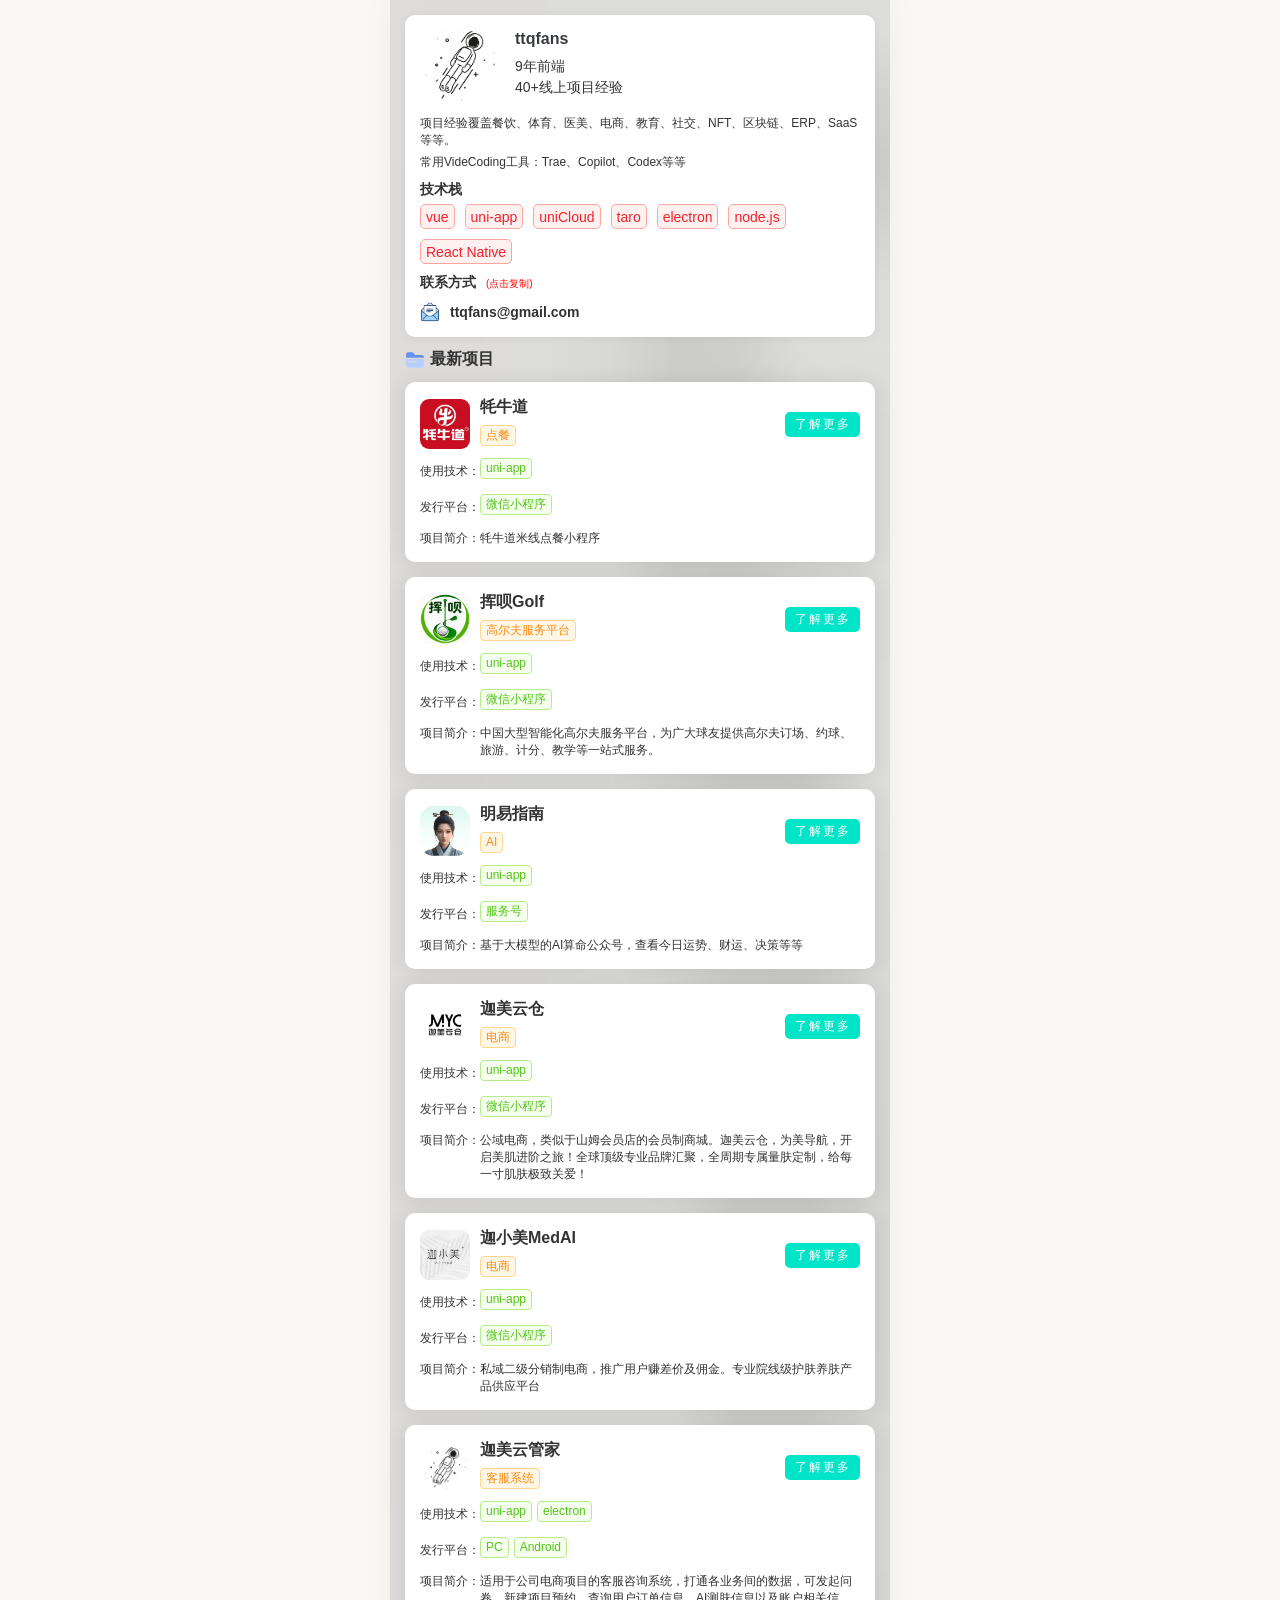
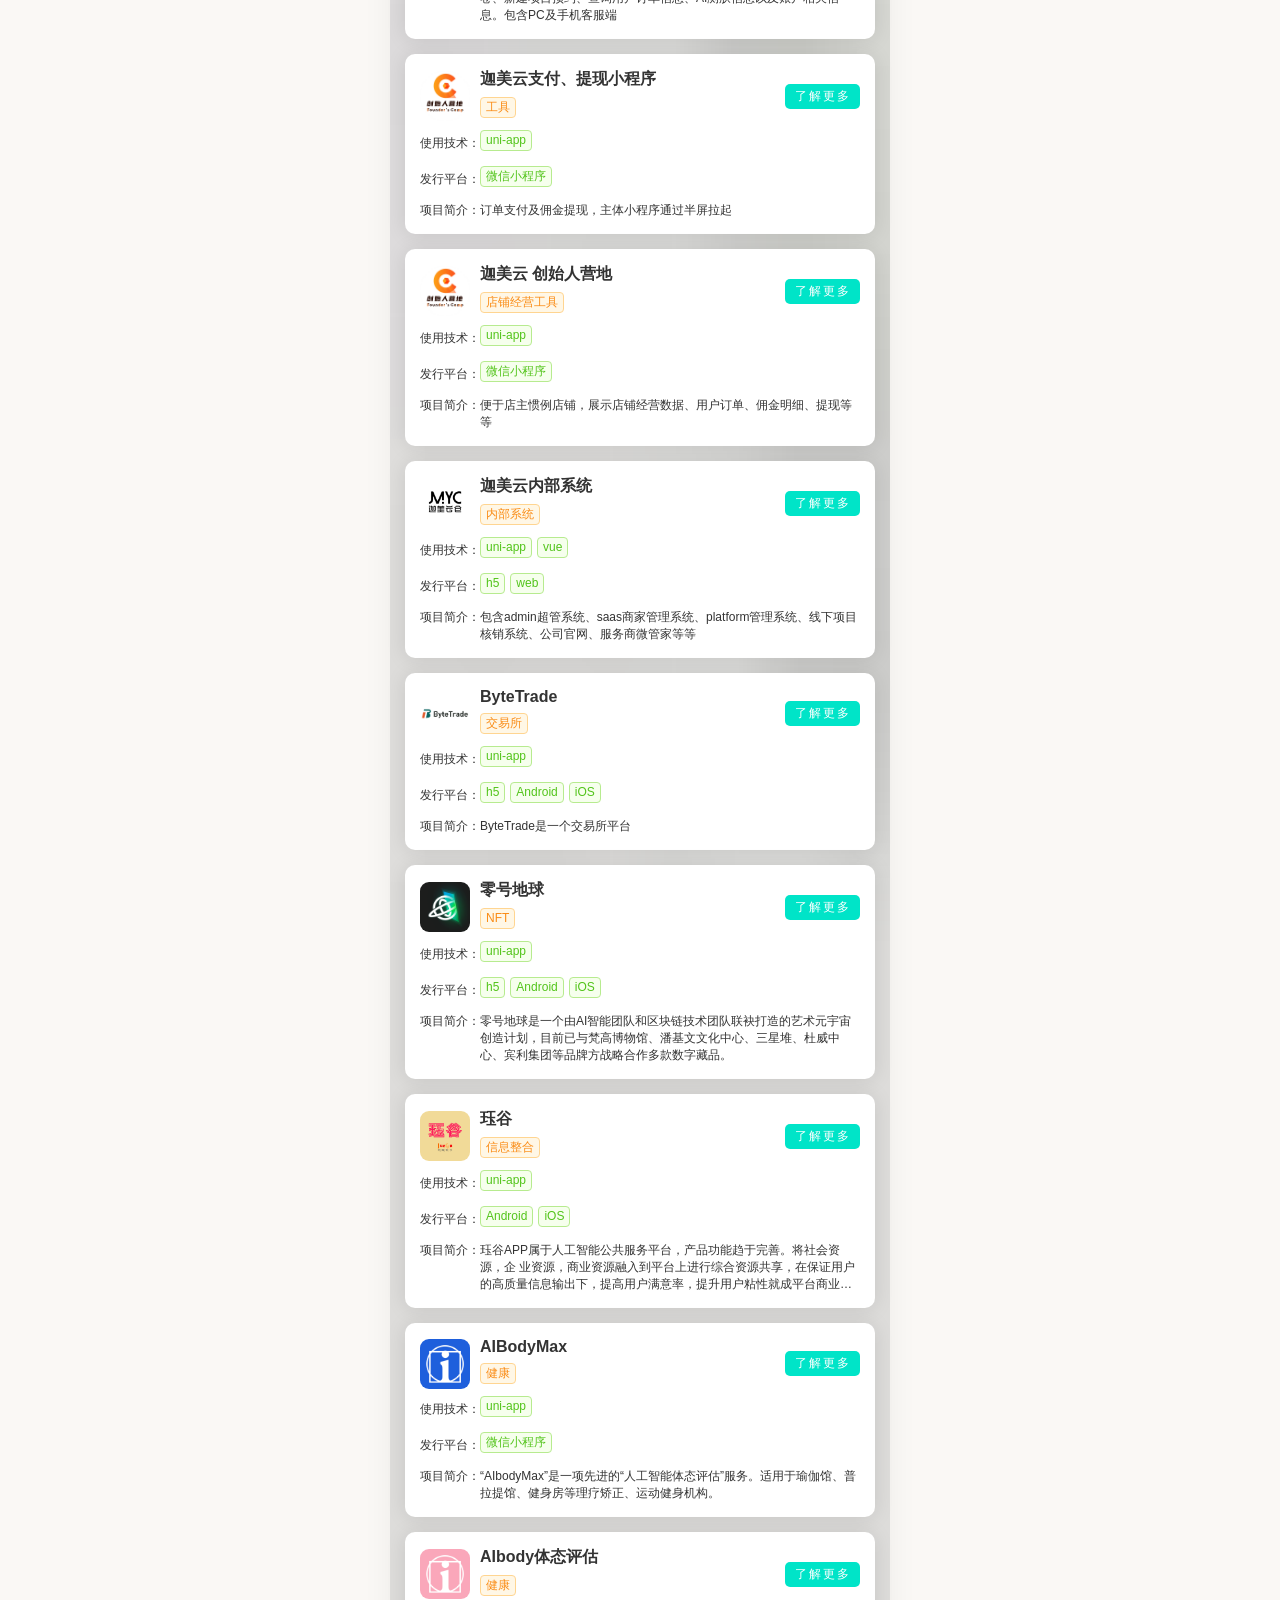
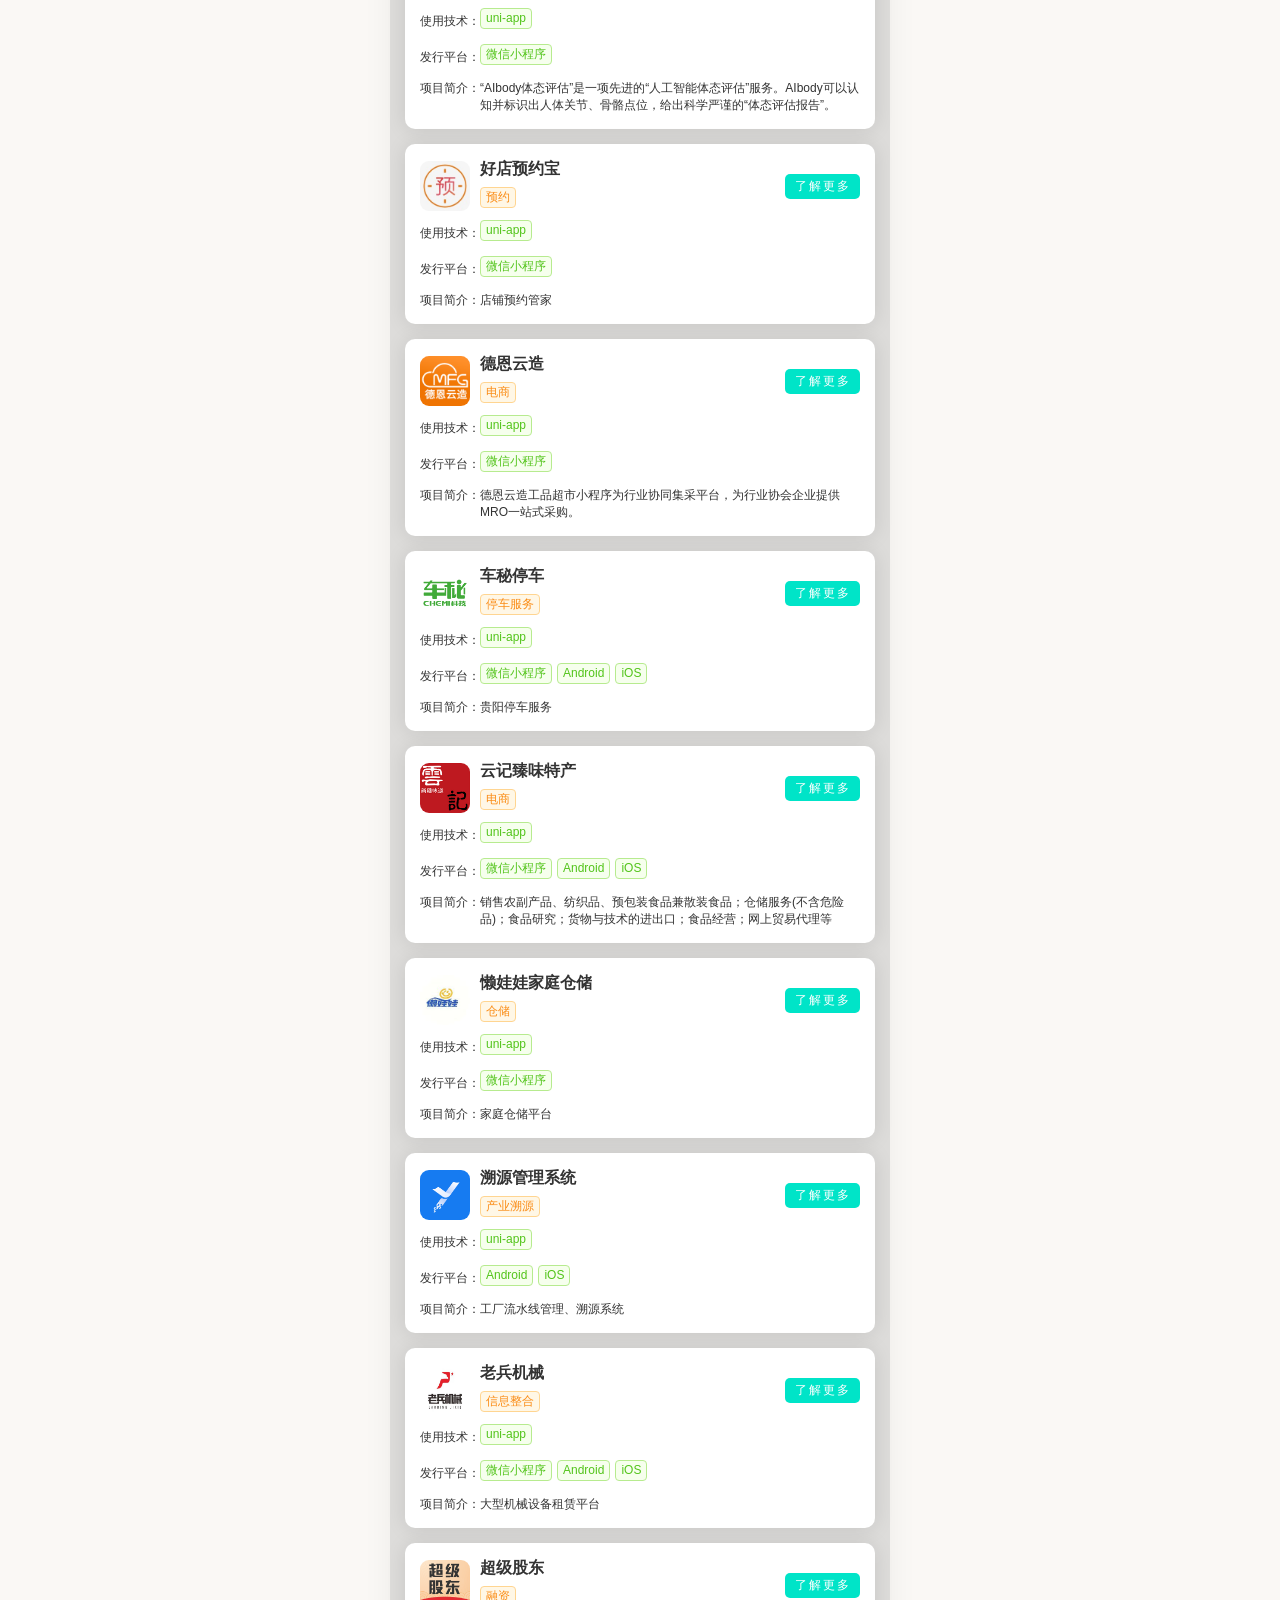
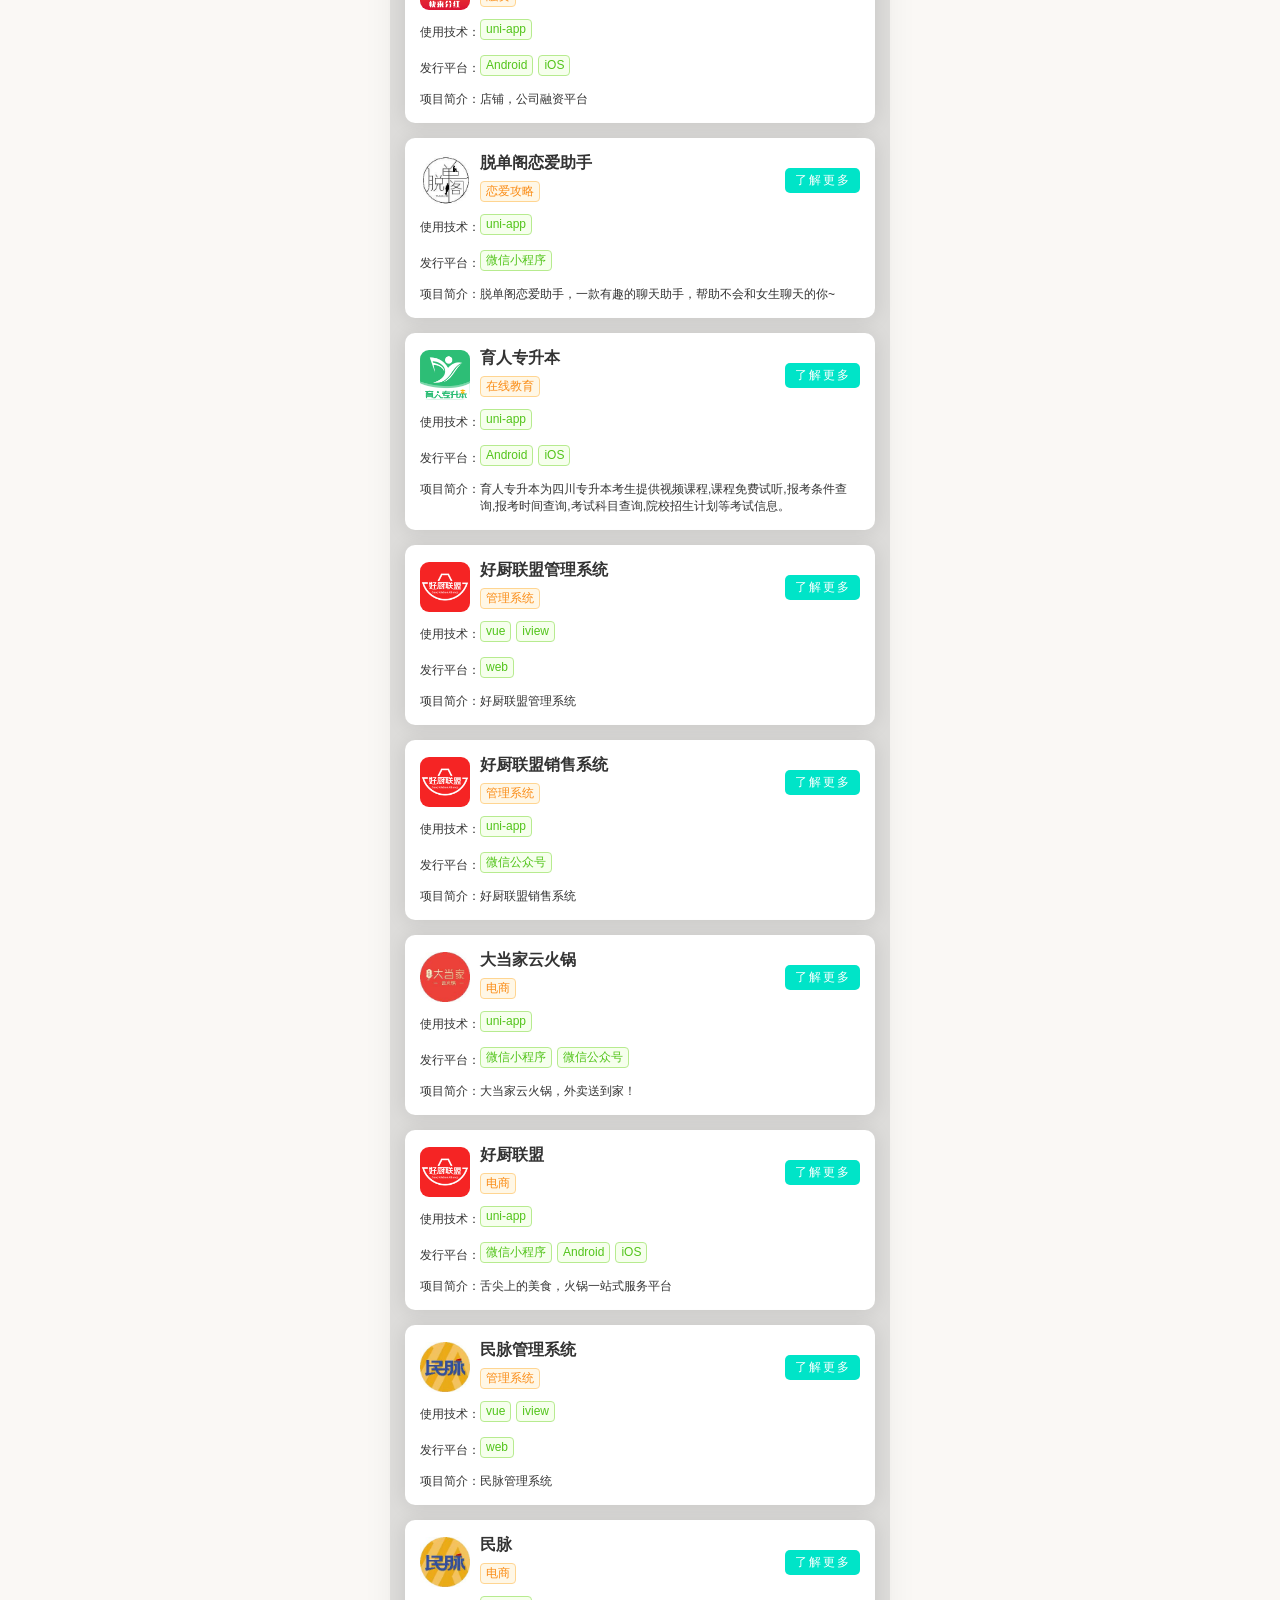
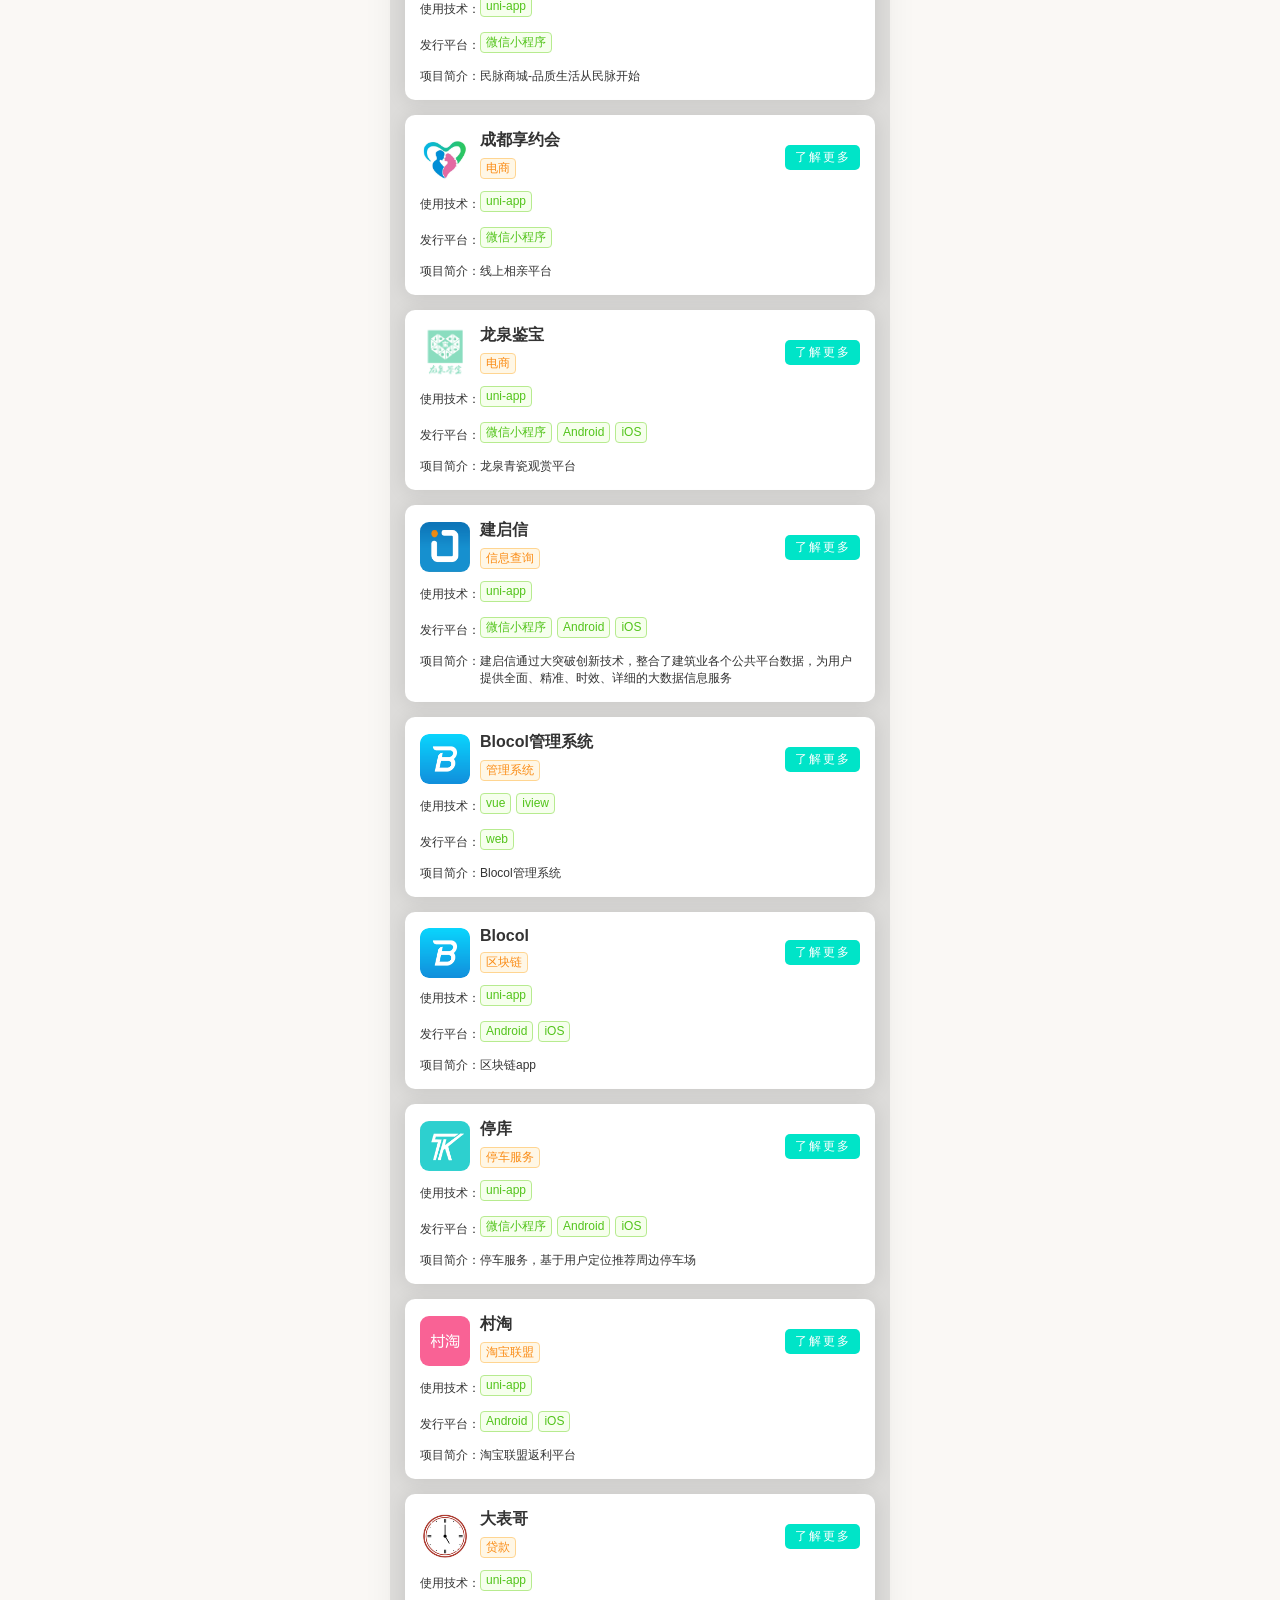
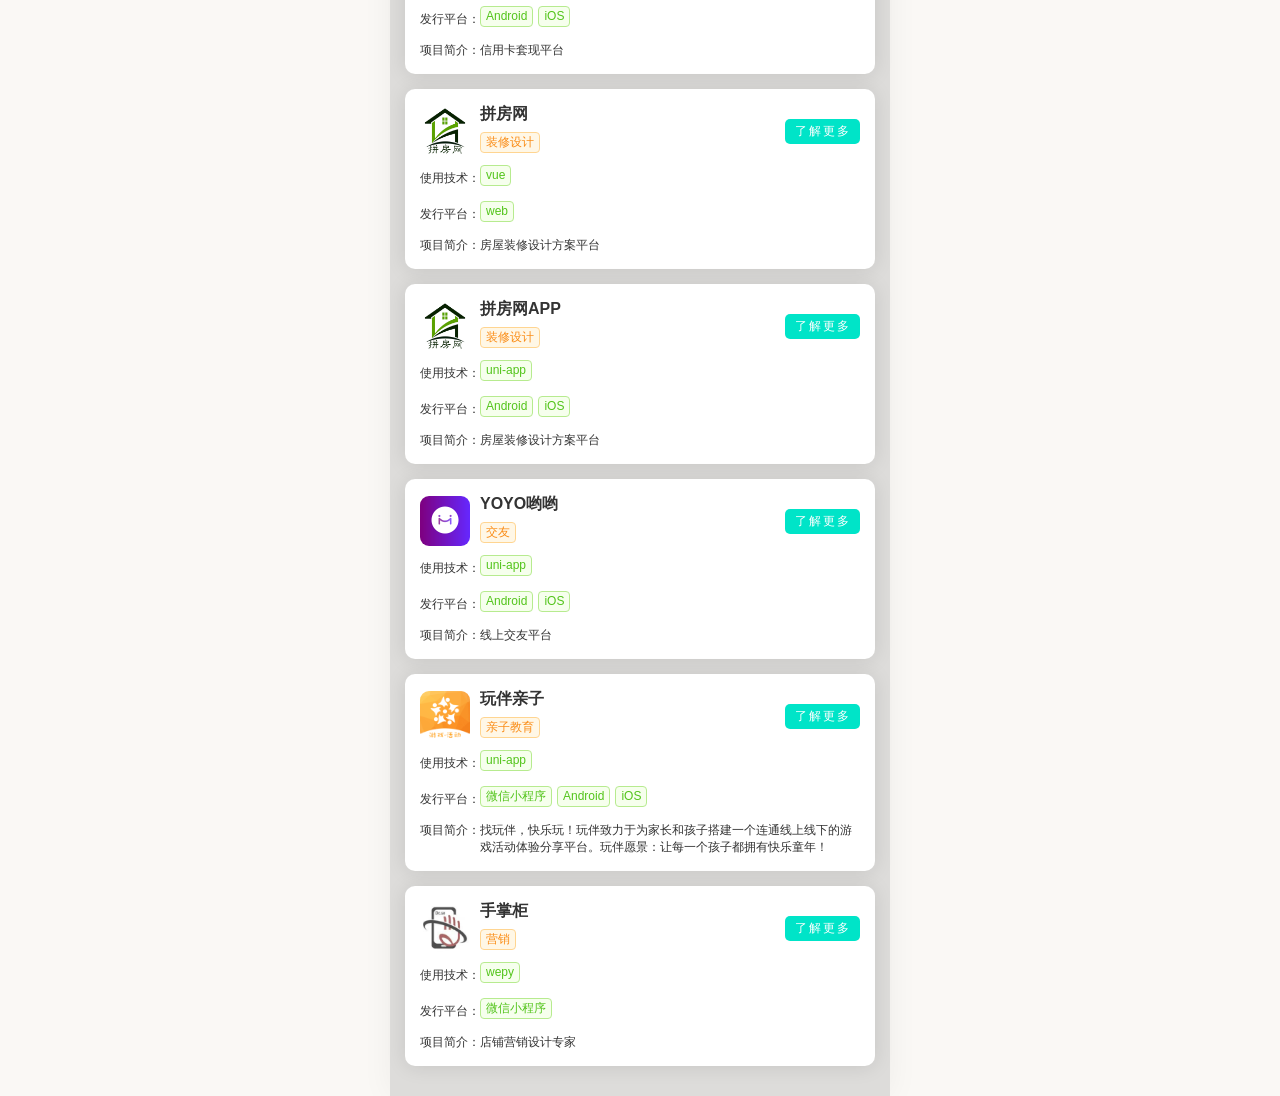
==== index.html @ cd4dec63 "." ====
<!DOCTYPE html>
<html lang="zh-CN">
<head>
  <meta charset="UTF-8" />
  <meta name="viewport" content="width=device-width, initial-scale=1.0" />
  <title>秋凡</title>
  <link rel="stylesheet" href="./style.css" />
</head>
<body>
  <div class="app">
    <div class="index">
      <div class="bg"></div>
      <div class="user-info">
        <div class="user-head">
          <div class="img logo">
            <img src="./static/img/logo.gif" alt="logo" />
          </div>
          <div class="info">
            <div class="nickname">ttqfans</div>
            <div class="desc" id="workYears">前端</div>
            <div class="desc">40+线上项目经验</div>
          </div>
        </div>
        <div class="highlight">
          <div class="text">项目经验覆盖餐饮、体育、医美、电商、教育、社交、NFT、区块链、ERP、SaaS等等。</div>
          <div class="text">常用VideCoding工具：Trae、Copilot、Codex等等</div>
        </div>
        <div class="title-content">技术栈</div>
        <div class="tag-wrapper">
          <div class="tag">vue</div>
          <div class="tag">uni-app</div>
          <div class="tag">uniCloud</div>
          <div class="tag">taro</div>
          <div class="tag">electron</div>
          <div class="tag">node.js</div>
          <div class="tag">React Native</div>
        </div>
        <div class="title-content">
          <span>联系方式</span>
          <span class="tips">(点击复制)</span>
        </div>
        <div class="list-contact">
          <div class="item" onclick="copyText('ttqfans@gmail.com')">
            <div class="img icon">
              <img src="./static/img/icon-email.png" alt="email" />
            </div>
            <div class="item-text">ttqfans@gmail.com</div>
          </div>
        </div>
      </div>

      <div class="content">
        <div class="head">
          <div class="img icon">
            <img src="./static/img/icon-project.png" alt="project" />
          </div>
          <div class="title">最新项目</div>
        </div>
        <div class="list" id="projectList"></div>
      </div>
    </div>
  </div>

  <script src="./data.js"></script>
  <script>
    // 工作年限
    document.getElementById('workYears').textContent =
      (new Date().getFullYear() - 2017) + '年前端';

    function copyText(text) {
      if (navigator.clipboard) {
        navigator.clipboard.writeText(text).then(function () { alert('复制成功'); });
      } else {
        var t = document.createElement('textarea');
        t.value = text; document.body.appendChild(t); t.select();
        document.execCommand('copy'); document.body.removeChild(t);
        alert('复制成功');
      }
    }

    function tags(arr, cls) {
      return (arr || []).map(function (q) {
        return '<div class="item-tag ' + (cls || '') + '">' + q + '</div>';
      }).join('');
    }

    var listEl = document.getElementById('projectList');
    listEl.innerHTML = (window.PROJECTS || []).map(function (item, index) {
      return (
        '<div class="item" onclick="location.href=\'detail.html?index=' + index + '\'">' +
          '<div class="item-head">' +
            '<div class="img item-logo"><img src="' + (item.logo || '') + '" alt=""></div>' +
            '<div class="item-info">' +
              '<div class="item-title">' + (item.name || '') + '</div>' +
              '<div class="item-tag-wrapper">' + tags(item.type, 'item-tag-title') + '</div>' +
            '</div>' +
            '<div class="item-btn">了解更多</div>' +
          '</div>' +
          '<div class="item-text">' +
            '<div class="text-title">使用技术：</div>' +
            '<div class="item-tag-wrapper">' + tags(item.tech) + '</div>' +
          '</div>' +
          '<div class="item-text">' +
            '<div class="text-title">发行平台：</div>' +
            '<div class="item-tag-wrapper">' + tags(item.platform) + '</div>' +
          '</div>' +
          '<div class="item-desc">' +
            '<div class="desc-title">项目简介：</div>' +
            '<div class="desc-text">' + (item.desc || '') + '</div>' +
          '</div>' +
        '</div>'
      );
    }).join('');
  </script>
</body>
</html>
---- style.css ----
* {
  margin: 0;
  padding: 0;
  box-sizing: border-box;
}
html, body {
  background-color: #FAF8F5;
  font-size: 14px;
  color: #333;
  font-family: -apple-system, BlinkMacSystemFont, "Segoe UI", "PingFang SC", "Hiragino Sans GB", "Microsoft YaHei", sans-serif;
}
a { text-decoration: none; color: inherit; }
img { display: block; width: 100%; height: 100%; object-fit: cover; }

/* mobile-width container centered on desktop */
.app {
  position: relative;
  max-width: 500px;
  min-height: 100vh;
  margin: 0 auto;
  background-color: #FAF8F5;
  box-shadow: 0 0 30px rgba(0,0,0,.05);
}

.img { font-size: 0; line-height: 0; overflow: hidden; }

/* ================= 首页 ================= */
.index {
  position: relative;
  padding: 15px;
  font-size: 14px;
}
.index > * { position: relative; z-index: 2; }
.index .bg {
  position: absolute;
  z-index: 1;
  top: 0; left: 0;
  height: 100%;
  width: 100%;
  background: url('./static/img/bg.jpg') repeat;
  background-size: cover;
}
.user-info {
  padding: 10px 15px;
  border-radius: 10px;
  background-color: #fff;
  box-shadow: 0 1px 8px rgba(0,0,0,.06);
}
.user-head {
  margin-bottom: 10px;
  display: flex;
  align-items: center;
}
.user-head .logo {
  margin-right: 15px;
  height: 80px;
  width: 80px;
  border-radius: 50%;
  flex-shrink: 0;
}
.user-head .info { flex: 1; min-width: 0; }
.user-head .nickname {
  margin-bottom: 10px;
  font-size: 16px;
  font-weight: bold;
  color: #393B43;
}
.user-head .desc { margin-bottom: 3px; }
.highlight {
  margin: 10px 0;
  font-size: 12px;
}
.highlight .text { margin-bottom: 5px; }
.title-content {
  margin-bottom: 5px;
  font-weight: bold;
}
.title-content .tips {
  margin-left: 6px;
  color: red;
  font-weight: normal;
  font-size: 10px;
}
.tag-wrapper {
  display: flex;
  align-items: center;
  flex-wrap: wrap;
}
.tag-wrapper .tag {
  margin-right: 10px;
  margin-bottom: 10px;
  padding: 0 5px;
  height: 25px;
  display: flex;
  align-items: center;
  justify-content: center;
  color: #f5222d;
  background-color: #fff1f0;
  border: 1px solid #ffa39e;
  border-radius: 5px;
}
.list-contact {
  display: flex;
  align-items: center;
  flex-wrap: wrap;
}
.list-contact .item {
  min-height: 30px;
  width: 100%;
  display: flex;
  align-items: center;
  font-weight: bold;
  cursor: pointer;
}
.list-contact .icon {
  margin-right: 10px;
  height: 20px;
  width: 20px;
  flex-shrink: 0;
}
.list-contact .item-text { flex: 1; min-width: 0; word-break: break-all; }

/* content list */
.content .head {
  height: 45px;
  display: flex;
  align-items: center;
}
.content .head .icon {
  height: 20px;
  width: 20px;
  margin-right: 5px;
}
.content .head .title {
  font-size: 16px;
  font-weight: bold;
  flex: 1;
}
.list .item {
  padding: 15px;
  margin-bottom: 15px;
  background-color: #fff;
  border-radius: 10px;
  box-shadow: 0 1px 20px rgba(0,0,0,.1);
  cursor: pointer;
}
.list .item-head {
  margin-bottom: 7px;
  min-height: 50px;
  display: flex;
  align-items: center;
}
.list .item-logo {
  height: 50px;
  width: 50px;
  border-radius: 9px;
  margin-right: 10px;
  flex-shrink: 0;
}
.list .item-info { flex: 1; min-width: 0; }
.list .item-title {
  margin-bottom: 7px;
  font-weight: bold;
  font-size: 16px;
}
.list .item-btn {
  width: 75px;
  height: 25px;
  background-color: #00E4C8;
  font-size: 12px;
  color: #fff;
  border-radius: 5px;
  text-align: center;
  line-height: 25px;
  letter-spacing: 2px;
  flex-shrink: 0;
}
.list .item-text {
  margin-bottom: 10px;
  line-height: 1;
  font-size: 12px;
  display: flex;
  align-items: center;
}
.list .text-title { width: 60px; flex-shrink: 0; }
.list .item-desc {
  display: flex;
  align-items: flex-start;
  font-size: 12px;
}
.list .item-desc .desc-title { width: 60px; flex-shrink: 0; }
.list .item-desc .desc-text {
  flex: 1;
  overflow: hidden;
  text-overflow: ellipsis;
  display: -webkit-box;
  -webkit-line-clamp: 3;
  -webkit-box-orient: vertical;
}
.item-tag-wrapper {
  display: flex;
  align-items: center;
  flex-wrap: wrap;
}
.item-tag-wrapper .item-tag {
  margin-right: 5px;
  margin-bottom: 5px;
  min-height: 19px;
  line-height: 19px;
  color: #52c41a;
  background-color: #f6ffed;
  border: 1px solid #b7eb8f;
  padding: 0 5px;
  border-radius: 4px;
  font-size: 12px;
}
.item-tag-wrapper .item-tag-title {
  color: #fa8c16;
  background-color: #fff7e6;
  border: 1px solid #ffd591;
}

/* ================= 项目详情 ================= */
.detail-nav {
  position: sticky;
  top: 0;
  z-index: 10;
  height: 44px;
  display: flex;
  align-items: center;
  padding: 0 15px;
  background-color: #FAF8F5;
  font-size: 15px;
  font-weight: bold;
}
.detail-nav .back {
  margin-right: 10px;
  cursor: pointer;
  font-size: 20px;
  line-height: 1;
}
.project-detail {
  padding: 15px 15px 60px;
  font-size: 14px;
}
.project-detail .head {
  margin-bottom: 10px;
  display: flex;
  align-items: center;
}
.project-detail .logo {
  height: 50px;
  width: 50px;
  border-radius: 9px;
  margin-right: 10px;
  flex-shrink: 0;
}
.project-detail .item-info { flex: 1; min-width: 0; }
.project-detail .item-title {
  margin-bottom: 7px;
  font-weight: bold;
  font-size: 16px;
}
.info-wrapper { margin-bottom: 10px; }
.project-detail .item-text {
  margin-bottom: 10px;
  line-height: 1;
  display: flex;
  align-items: center;
}
.project-detail .item-text:last-child { margin-bottom: 0; }
.project-detail .text-title { width: 80px; flex-shrink: 0; }
.head-title {
  text-align: center;
  line-height: 35px;
  font-size: 16px;
  font-weight: bold;
  margin-top: 10px;
  margin-bottom: 5px;
}
.img-wrapper .pic {
  width: 100%;
  margin-bottom: 10px;
}
.img-wrapper .pic img {
  width: 100%;
  height: auto;
}
.no-data { text-align: center; }
.project-detail .desc { text-indent: 2em; line-height: 1.6; }
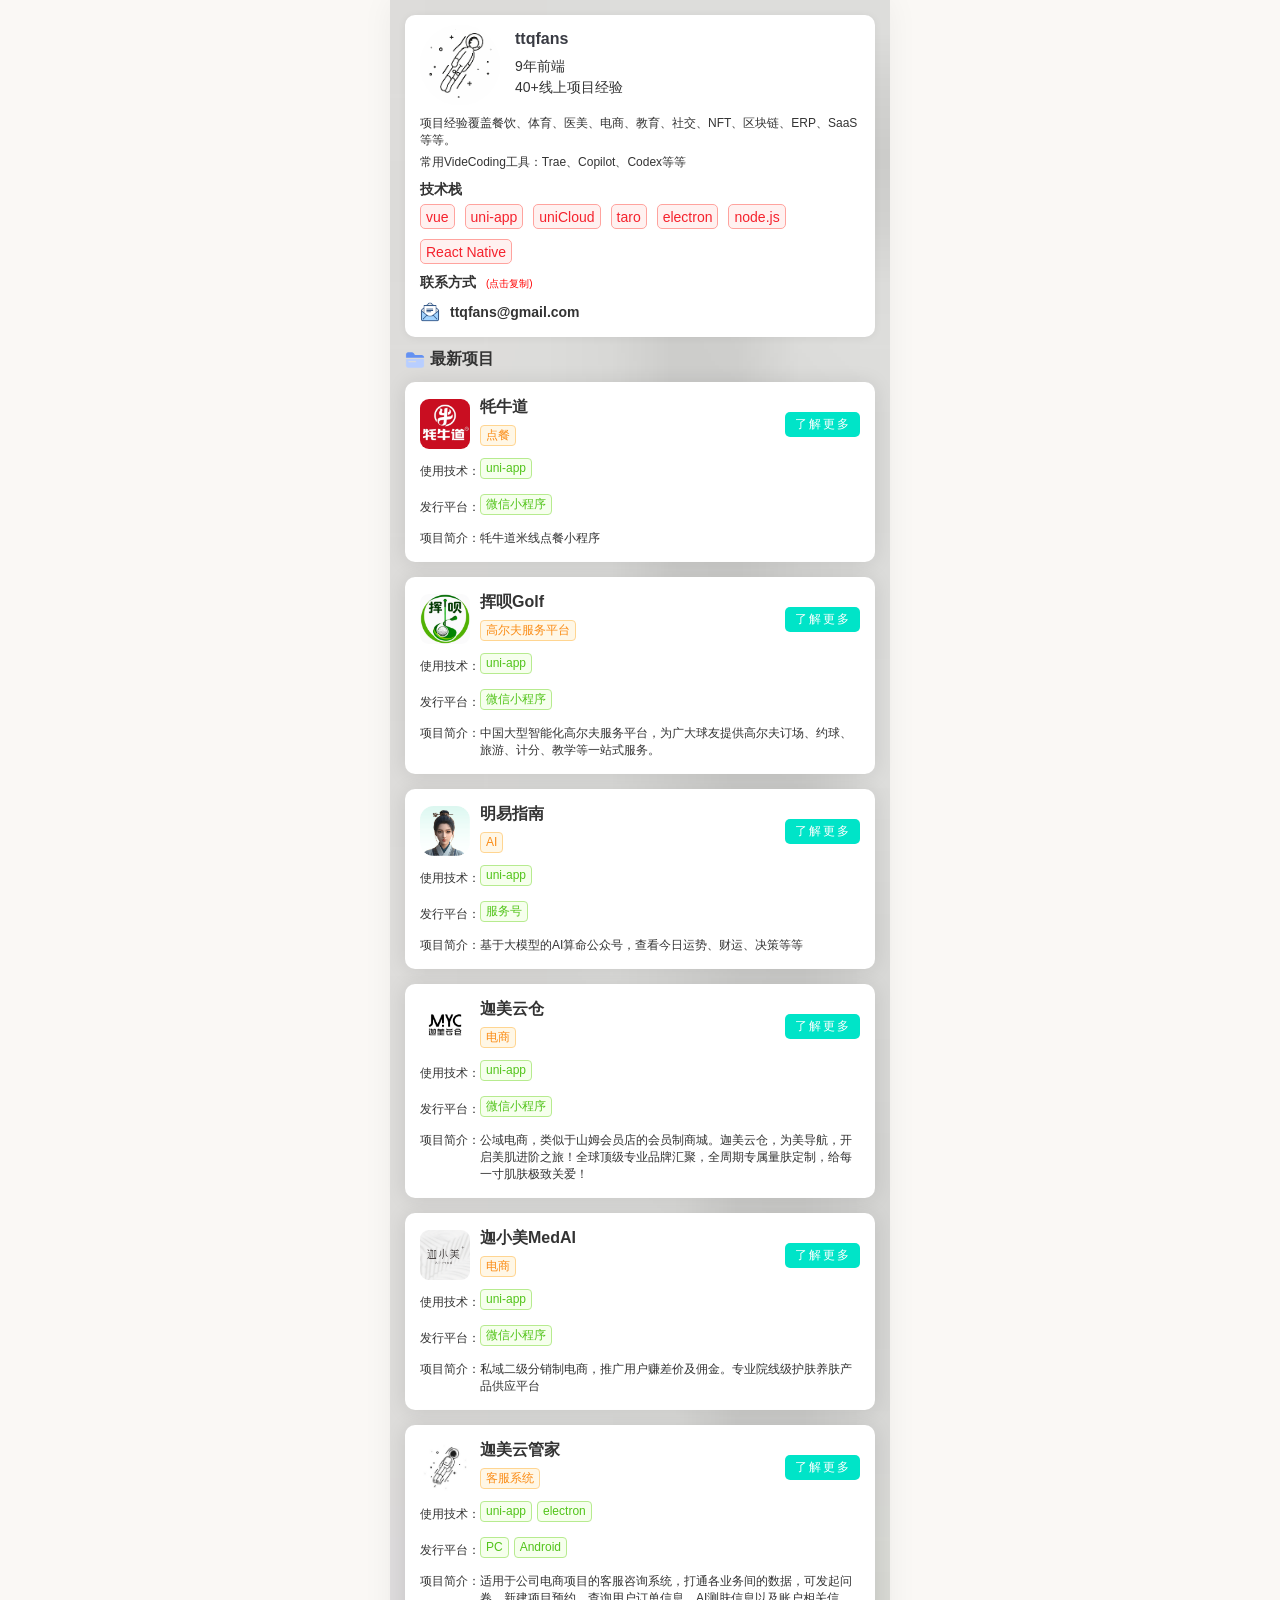
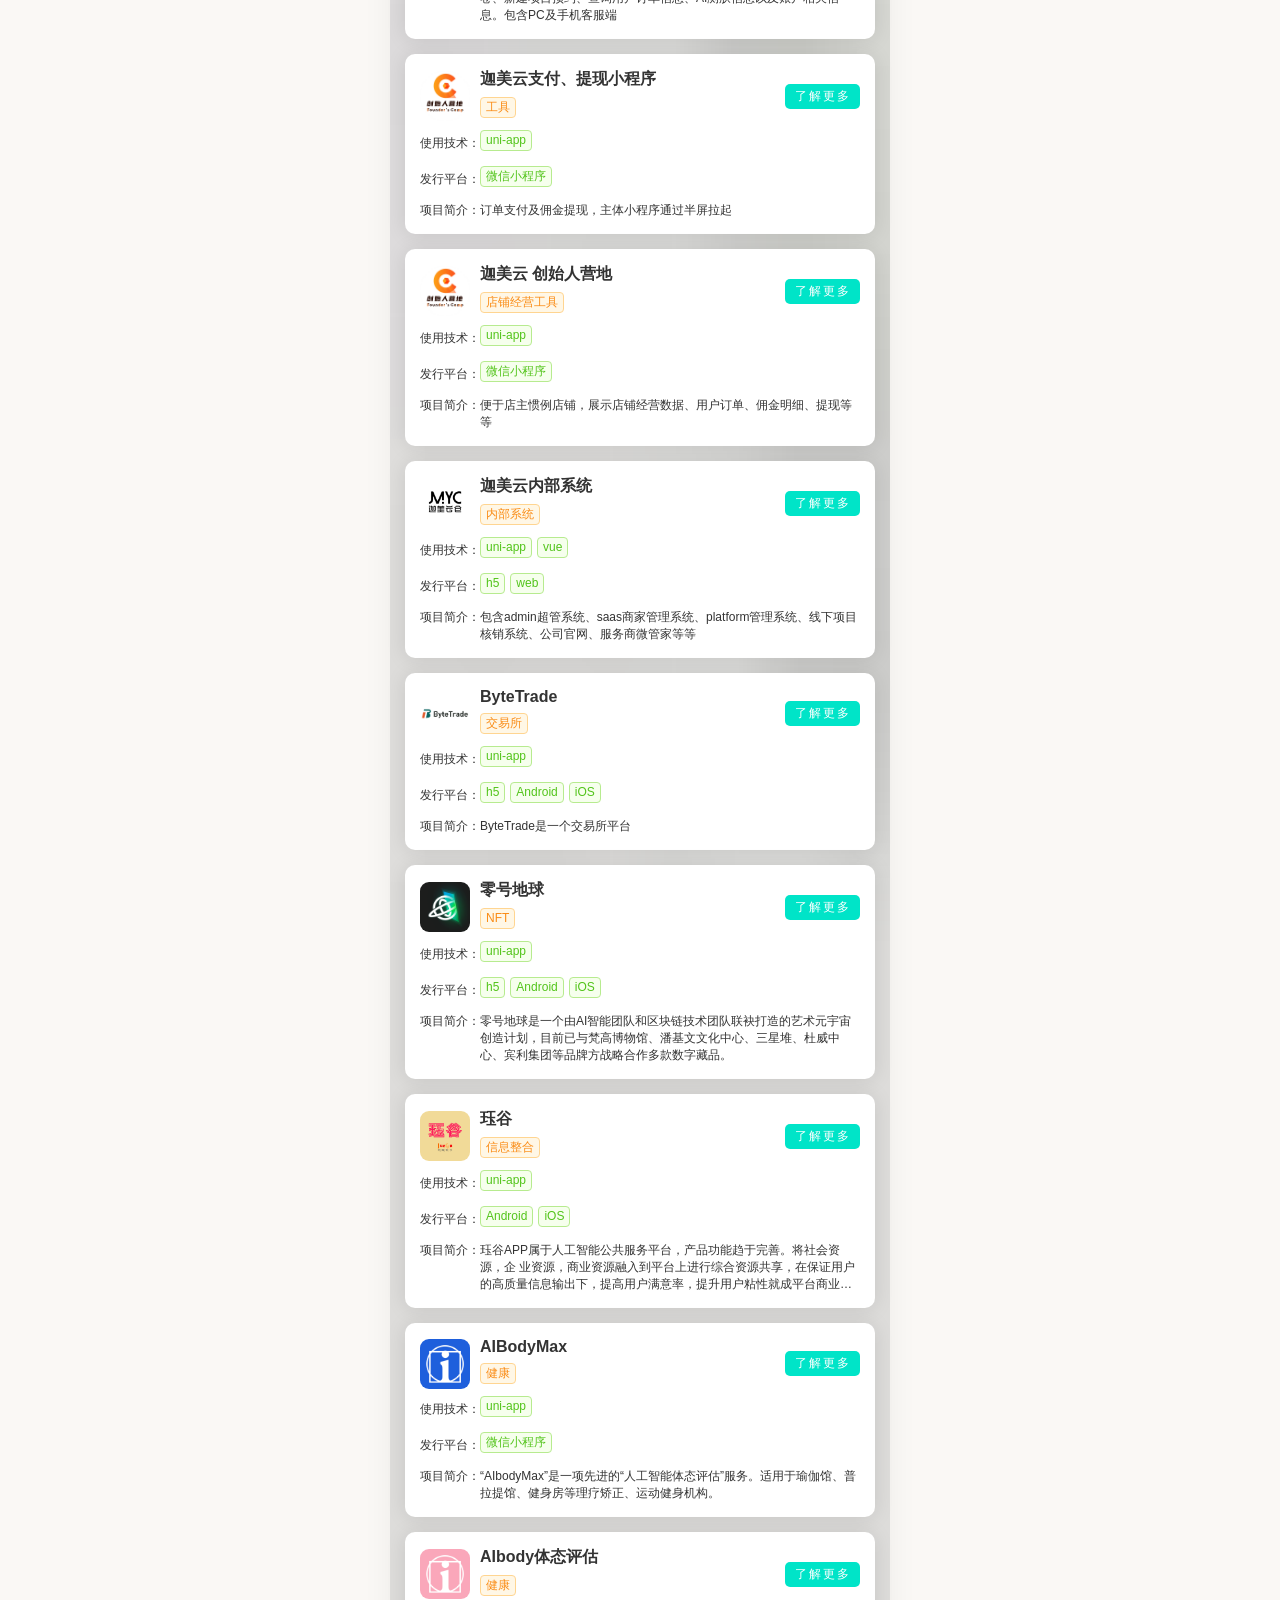
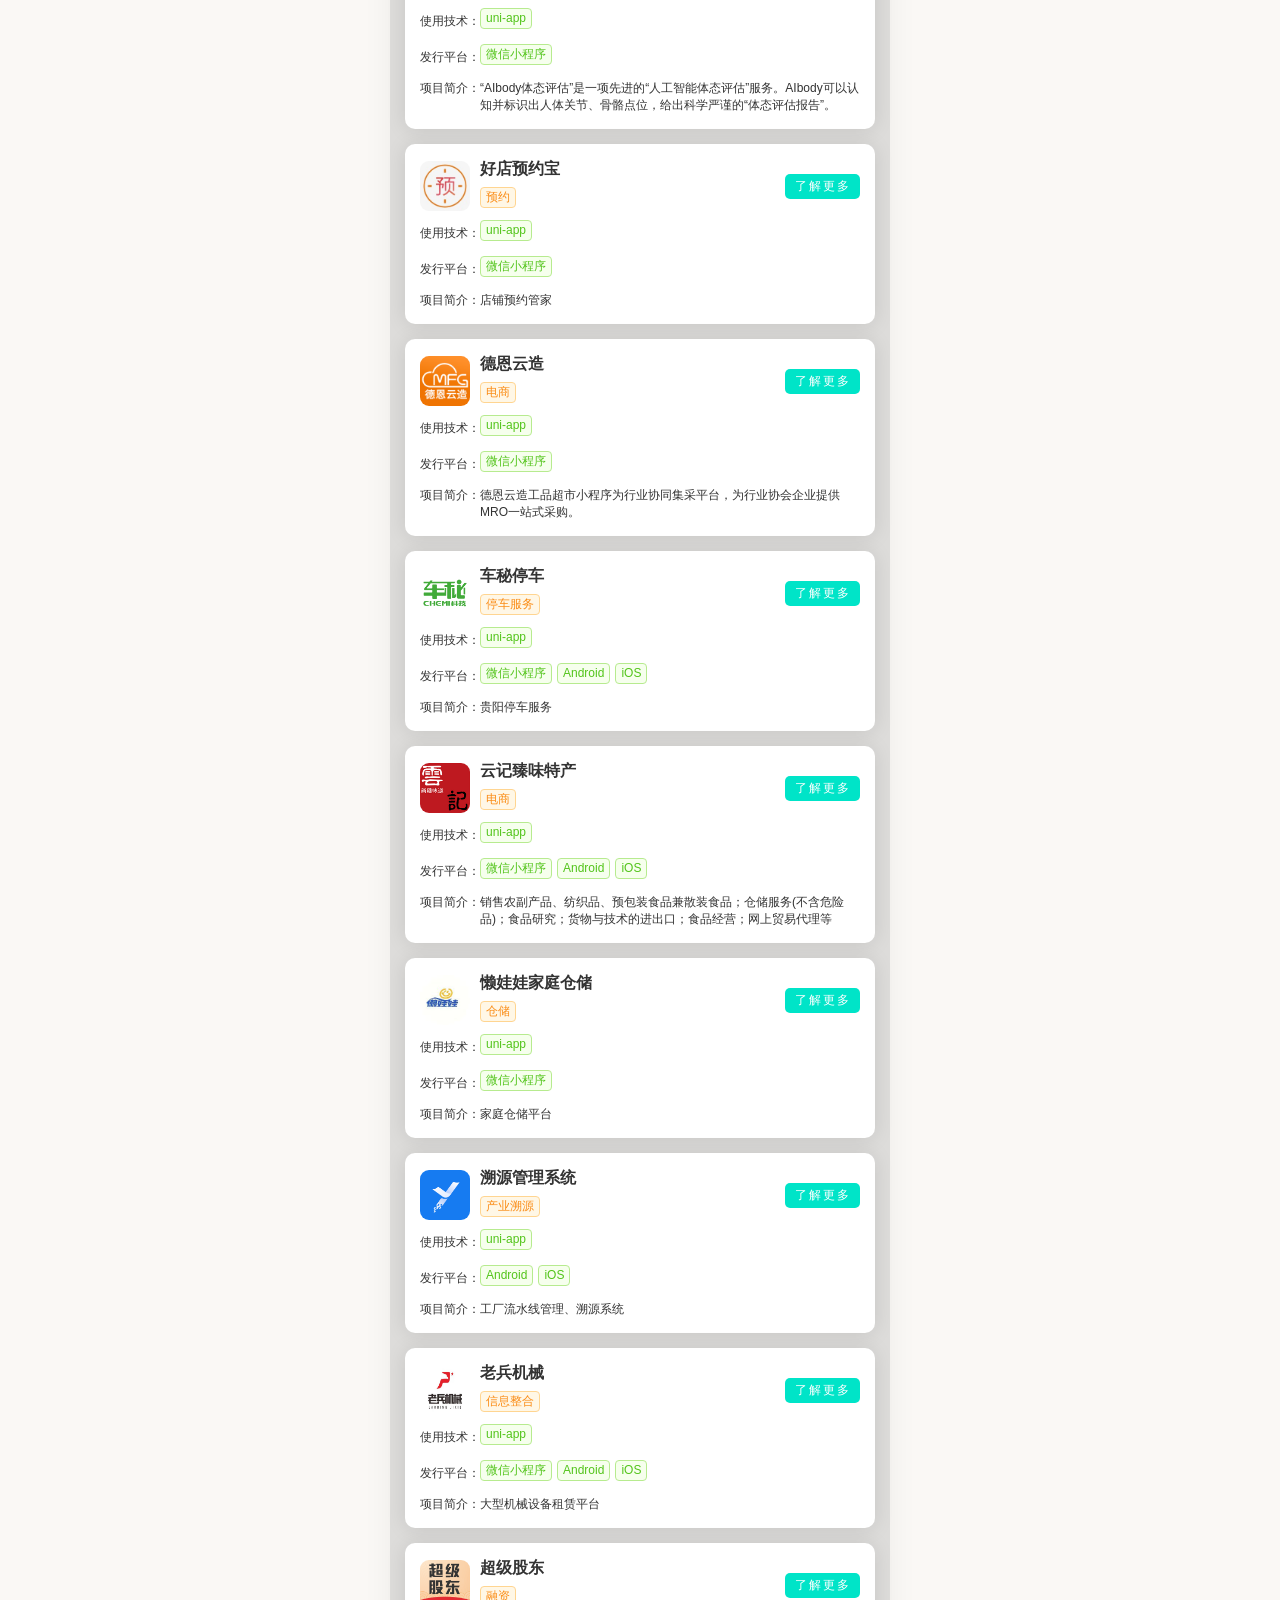
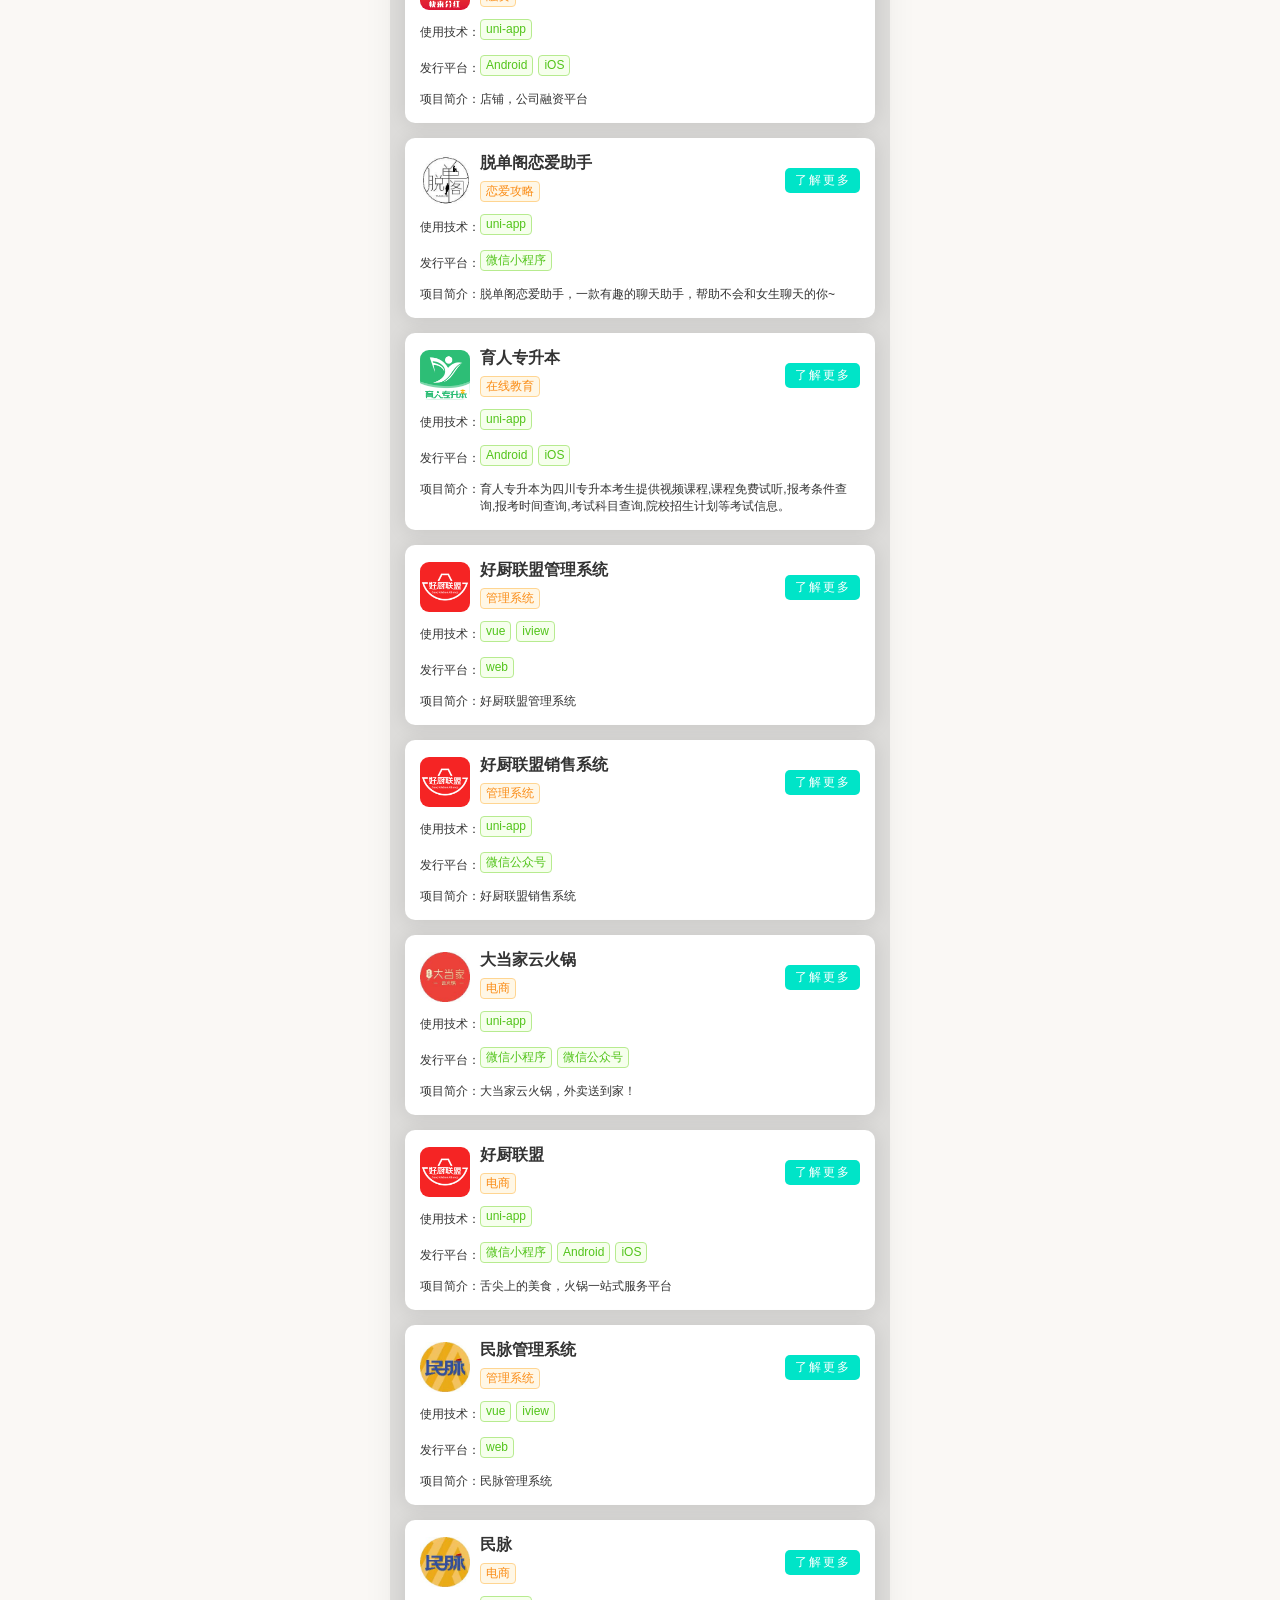
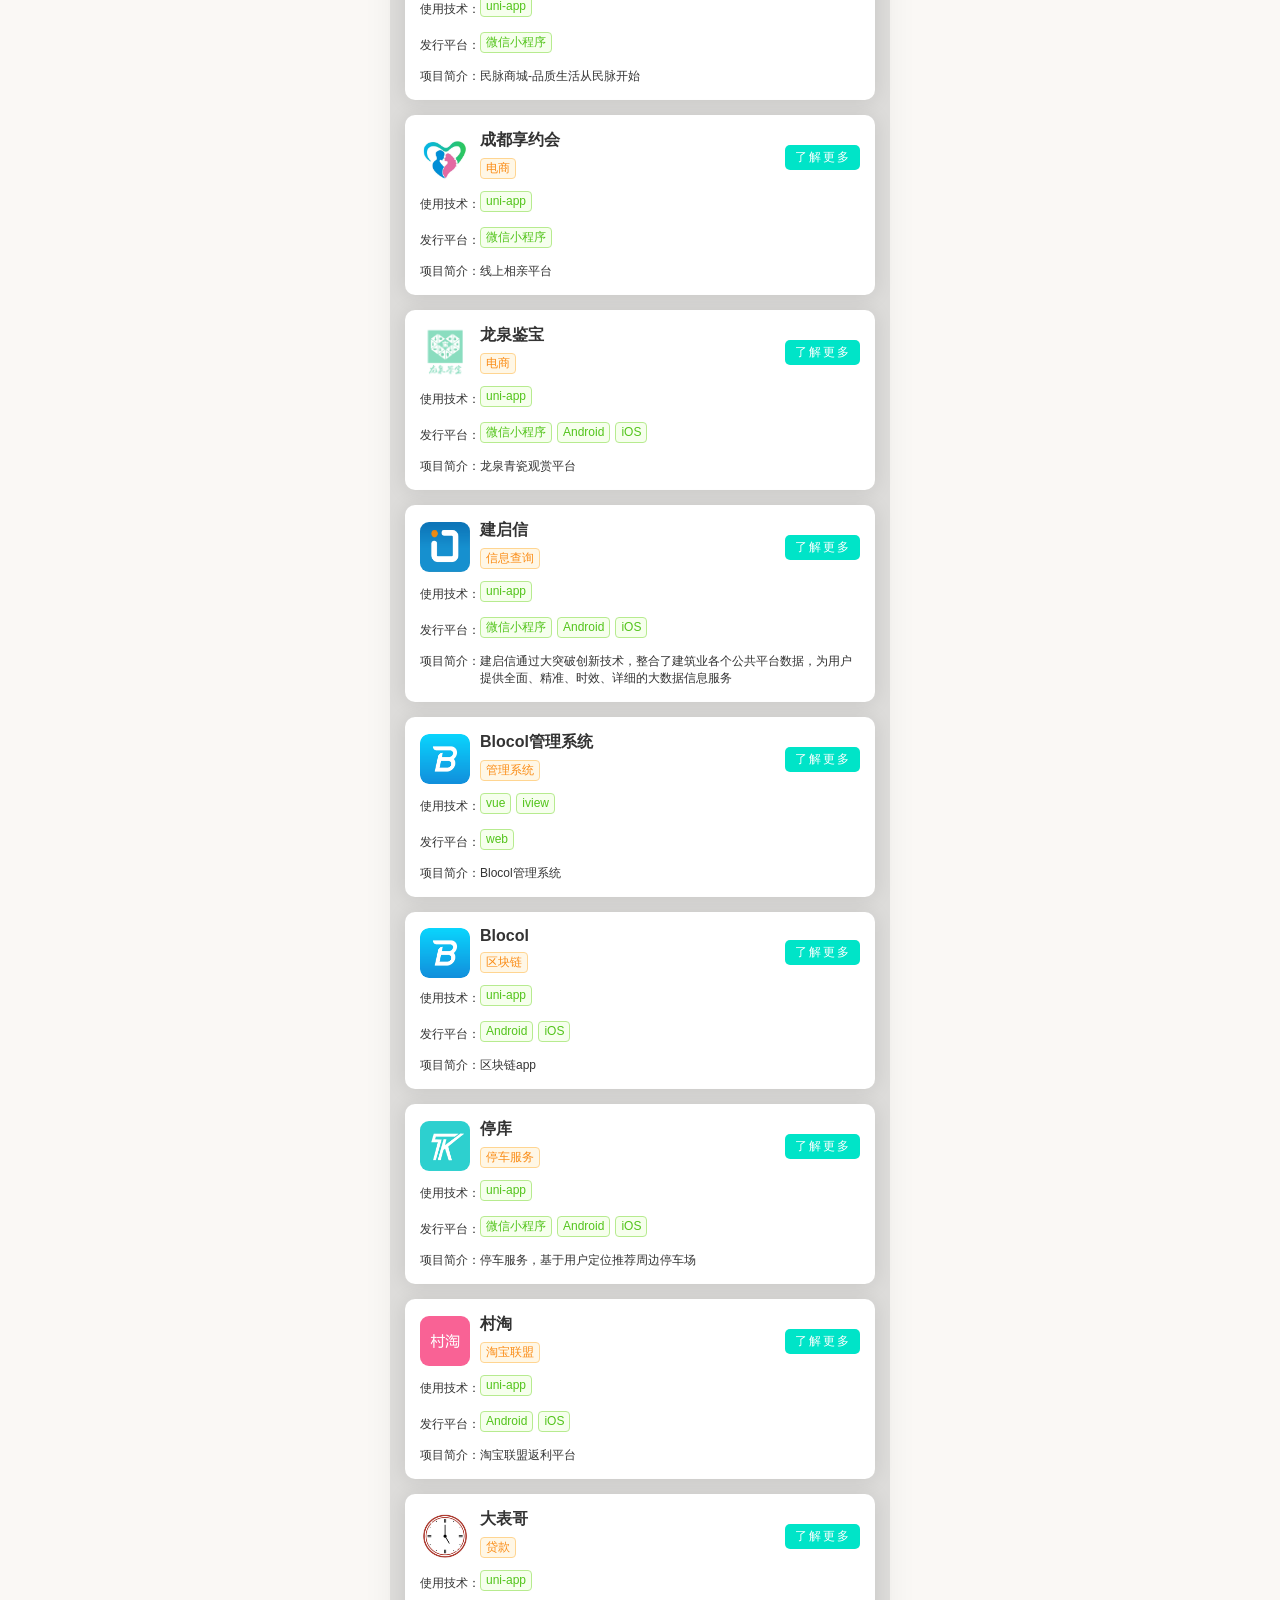
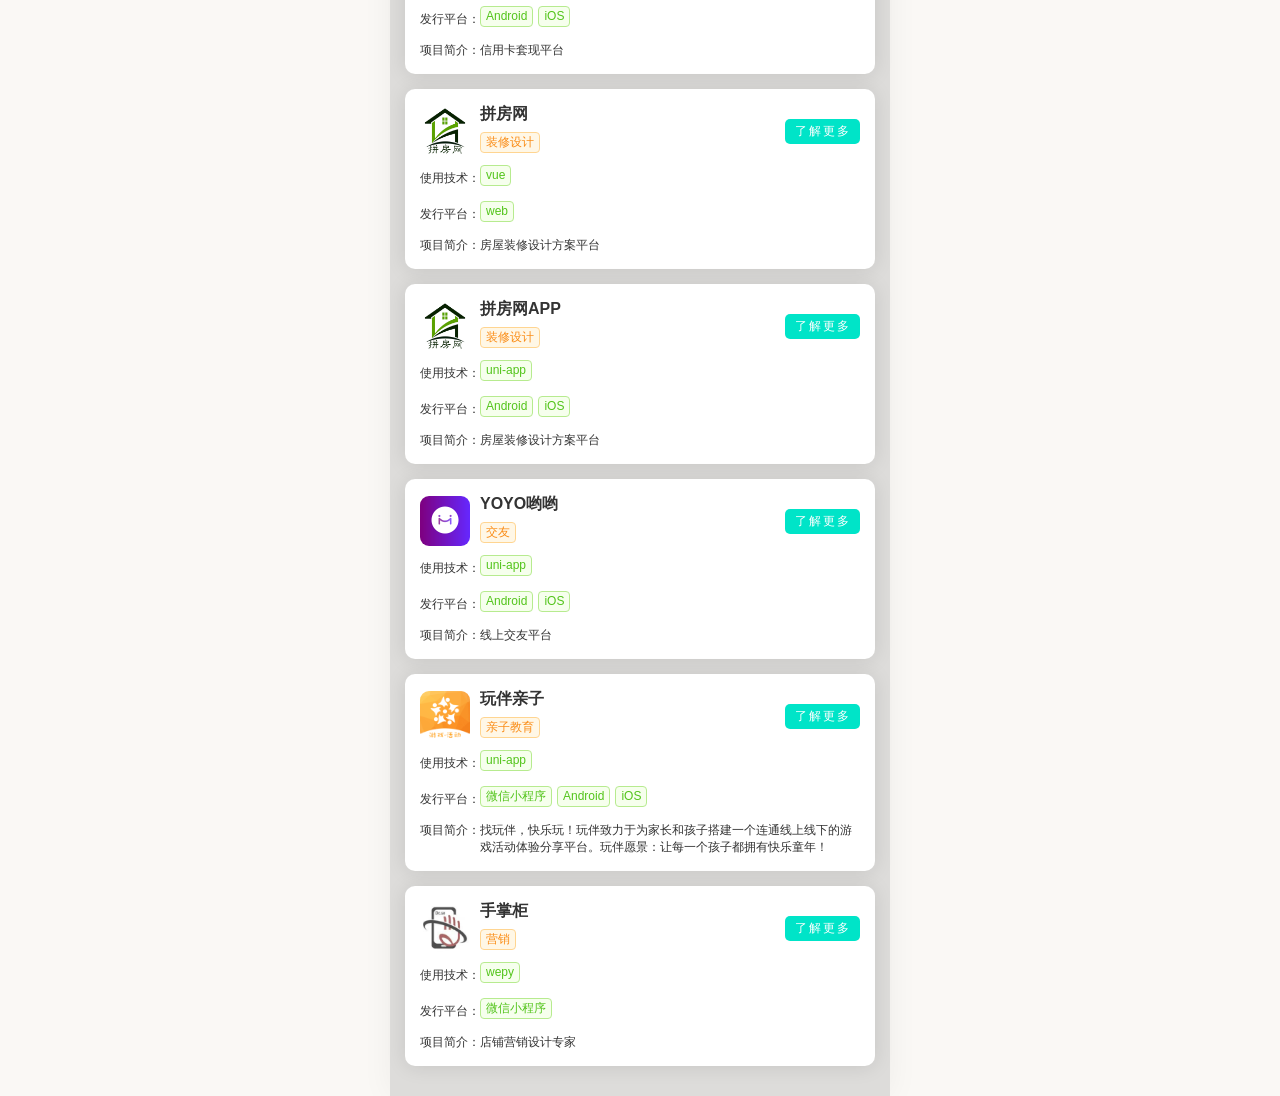
==== commit 92dcc930: "Update index.html" ====
--- a/index.html
+++ b/index.html
@@ -3,7 +3,7 @@
 <head>
   <meta charset="UTF-8" />
   <meta name="viewport" content="width=device-width, initial-scale=1.0" />
-  <title>秋凡</title>
+  <title>ttqfans-项目经历</title>
   <link rel="stylesheet" href="./style.css" />
 </head>
 <body>
